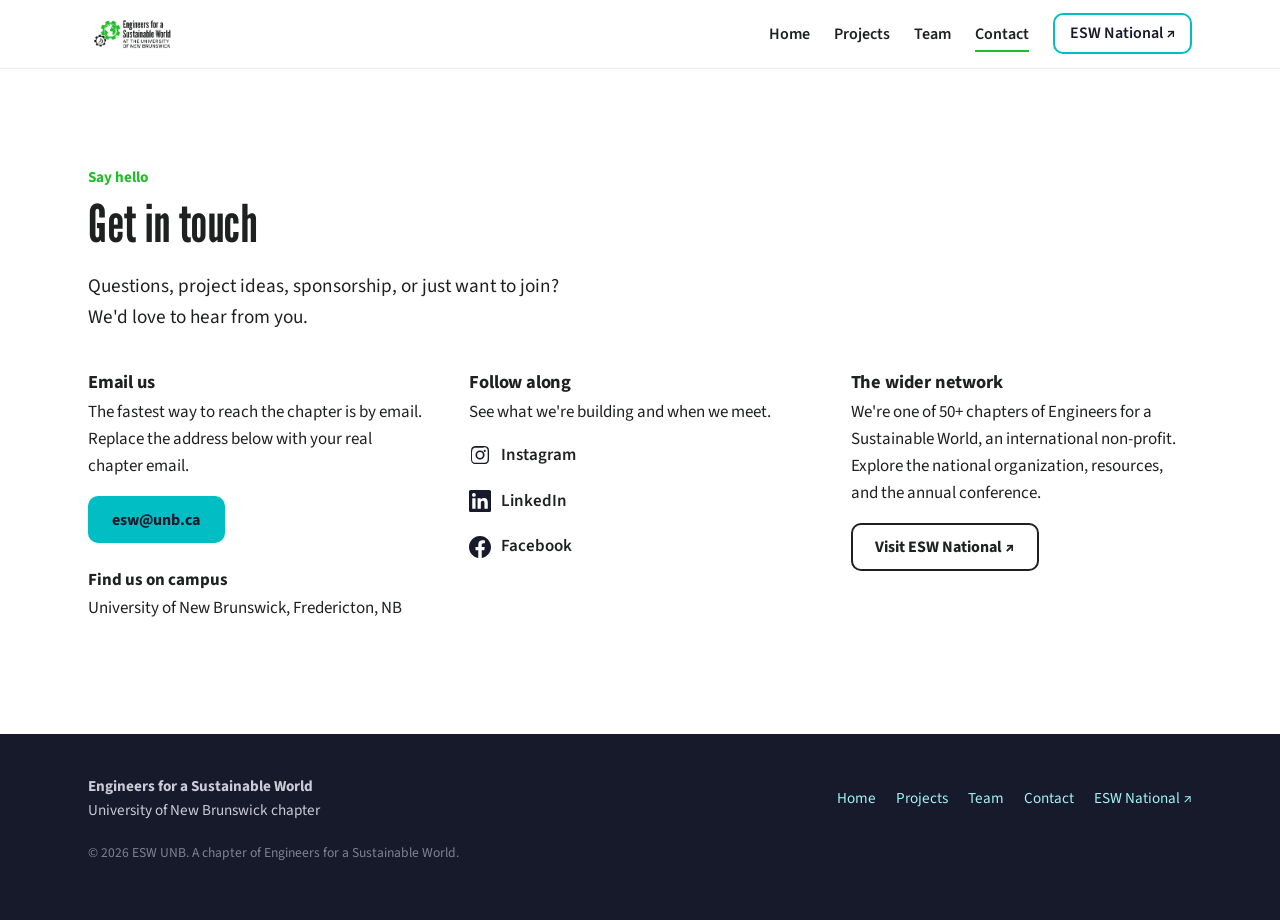
==== contact.html @ f86c3c73 "Add ESW UNB Website" ====
<!DOCTYPE html>
<html lang="en">
<head>
  <meta charset="UTF-8" />
  <meta name="viewport" content="width=device-width, initial-scale=1.0" />
  <title>Contact — ESW UNB</title>
  <meta name="description" content="Get in touch with Engineers for a Sustainable World at the University of New Brunswick." />

  <link rel="icon" href="assets/favicon.svg" type="image/svg+xml" />
  <link rel="preconnect" href="https://fonts.googleapis.com" />
  <link rel="preconnect" href="https://fonts.gstatic.com" crossorigin />
  <link href="https://fonts.googleapis.com/css2?family=League+Gothic&family=Source+Sans+3:ital,wght@0,300;0,400;0,600;0,700;1,400&display=swap" rel="stylesheet" />
  <link rel="stylesheet" href="styles.css" />
</head>
<body>
  <a class="skip-link" href="#main">Skip to content</a>

  <header class="site-header">
    <div class="wrap nav">
      <a class="nav__brand" href="index.html" aria-label="ESW UNB home">
        <img src="assets/logo.jpg" alt="Engineers for a Sustainable World at the University of New Brunswick" />
      </a>
      <button class="nav__toggle" aria-expanded="false" aria-controls="menu" aria-label="Menu">
        <span></span><span></span><span></span>
      </button>
      <ul class="nav__links" id="menu">
        <li><a href="index.html">Home</a></li>
        <li><a href="projects.html">Projects</a></li>
        <li><a href="team.html">Team</a></li>
        <li><a href="contact.html" aria-current="page">Contact</a></li>
        <li><a class="nav__cta" href="https://www.eswglobal.org" target="_blank" rel="noopener">ESW National ↗</a></li>
      </ul>
    </div>
  </header>

  <main id="main">
    <section class="section" aria-labelledby="page-h">
      <div class="wrap">
        <div class="section__head">
          <p class="kicker">Say hello</p>
          <h2 id="page-h">Get in touch</h2>
          <p class="lead">
            Questions, project ideas, sponsorship, or just want to join?
            We'd love to hear from you.
          </p>
        </div>

        <div class="contact-grid">
          <!-- EMAIL + JOIN -->
          <div class="contact-card">
            <h3>Email us</h3>
            <p>
              The fastest way to reach the chapter is by email. Replace the
              address below with your real chapter email.
            </p>
            <p>
              <a class="btn btn--primary" href="mailto:esw@unb.ca">esw@unb.ca</a>
            </p>
            <p style="margin-top:1.5rem">
              <strong>Find us on campus</strong><br />
              University of New Brunswick, Fredericton, NB
            </p>
          </div>

          <!-- SOCIALS -->
          <div class="contact-card">
            <h3>Follow along</h3>
            <p>See what we're building and when we meet.</p>
            <!-- Replace the # links with your real social URLs. -->
            <ul class="social-list">
              <li>
                <a href="#" target="_blank" rel="noopener">
                  <svg viewBox="0 0 24 24" aria-hidden="true"><path d="M12 2.2c3.2 0 3.6 0 4.9.07 1.17.05 1.8.25 2.23.41.56.22.96.48 1.38.9.42.42.68.82.9 1.38.16.43.36 1.06.41 2.23.06 1.27.07 1.65.07 4.86s0 3.6-.07 4.86c-.05 1.17-.25 1.8-.41 2.23-.22.56-.48.96-.9 1.38-.42.42-.82.68-1.38.9-.43.16-1.06.36-2.23.41-1.27.06-1.65.07-4.9.07s-3.6 0-4.86-.07c-1.17-.05-1.8-.25-2.23-.41a3.7 3.7 0 0 1-1.38-.9 3.7 3.7 0 0 1-.9-1.38c-.16-.43-.36-1.06-.41-2.23C2.21 15.6 2.2 15.2 2.2 12s0-3.6.07-4.86c.05-1.17.25-1.8.41-2.23.22-.56.48-.96.9-1.38.42-.42.82-.68 1.38-.9.43-.16 1.06-.36 2.23-.41C8.46 2.21 8.85 2.2 12 2.2Zm0 1.8c-3.15 0-3.5 0-4.74.07-.9.04-1.38.19-1.7.31-.43.17-.74.37-1.06.69-.32.32-.52.63-.69 1.06-.12.32-.27.8-.31 1.7C3.24 8.5 3.24 8.85 3.24 12s0 3.5.07 4.74c.04.9.19 1.38.31 1.7.17.43.37.74.69 1.06.32.32.63.52 1.06.69.32.12.8.27 1.7.31 1.24.06 1.59.07 4.74.07s3.5 0 4.74-.07c.9-.04 1.38-.19 1.7-.31.43-.17.74-.37 1.06-.69.32-.32.52-.63.69-1.06.12-.32.27-.8.31-1.7.06-1.24.07-1.59.07-4.74s0-3.5-.07-4.74c-.04-.9-.19-1.38-.31-1.7a2.85 2.85 0 0 0-.69-1.06 2.85 2.85 0 0 0-1.06-.69c-.32-.12-.8-.27-1.7-.31C15.5 4 15.15 4 12 4Zm0 3.05A4.95 4.95 0 1 1 12 17a4.95 4.95 0 0 1 0-9.9Zm0 1.8a3.15 3.15 0 1 0 0 6.3 3.15 3.15 0 0 0 0-6.3Zm5.15-.16a1.16 1.16 0 1 1 0-2.32 1.16 1.16 0 0 1 0 2.32Z"/></svg>
                  Instagram
                </a>
              </li>
              <li>
                <a href="#" target="_blank" rel="noopener">
                  <svg viewBox="0 0 24 24" aria-hidden="true"><path d="M20.45 20.45h-3.56v-5.57c0-1.33-.02-3.04-1.85-3.04-1.85 0-2.14 1.45-2.14 2.94v5.67H9.35V9h3.42v1.56h.05c.48-.9 1.64-1.85 3.37-1.85 3.6 0 4.27 2.37 4.27 5.45v6.29ZM5.34 7.43a2.07 2.07 0 1 1 0-4.14 2.07 2.07 0 0 1 0 4.14ZM7.12 20.45H3.55V9h3.57v11.45ZM22.22 0H1.77C.8 0 0 .78 0 1.74v20.5C0 23.2.8 24 1.77 24h20.45c.98 0 1.78-.8 1.78-1.76V1.74C24 .78 23.2 0 22.22 0Z"/></svg>
                  LinkedIn
                </a>
              </li>
              <li>
                <a href="#" target="_blank" rel="noopener">
                  <svg viewBox="0 0 24 24" aria-hidden="true"><path d="M24 12.07C24 5.4 18.63 0 12 0S0 5.4 0 12.07C0 18.1 4.39 23.1 10.13 24v-8.44H7.08v-3.49h3.05V9.41c0-3.02 1.79-4.69 4.53-4.69 1.31 0 2.68.24 2.68.24v2.97h-1.51c-1.49 0-1.96.93-1.96 1.89v2.25h3.33l-.53 3.49h-2.8V24C19.61 23.1 24 18.1 24 12.07Z"/></svg>
                  Facebook
                </a>
              </li>
            </ul>
          </div>

          <!-- PARENT ORG -->
          <div class="contact-card">
            <h3>The wider network</h3>
            <p>
              We're one of 50+ chapters of Engineers for a Sustainable World,
              an international non-profit. Explore the national organization,
              resources, and the annual conference.
            </p>
            <p>
              <a class="btn btn--ghost" href="https://www.eswglobal.org" target="_blank" rel="noopener">
                Visit ESW National ↗
              </a>
            </p>
          </div>
        </div>
      </div>
    </section>
  </main>

  <footer class="site-footer">
    <div class="wrap">
      <div class="footer-grid">
        <div>
          <strong>Engineers for a Sustainable World</strong><br />
          University of New Brunswick chapter
        </div>
        <nav aria-label="Footer">
          <a href="index.html">Home</a>
          <a href="projects.html">Projects</a>
          <a href="team.html">Team</a>
          <a href="contact.html">Contact</a>
          <a href="https://www.eswglobal.org" target="_blank" rel="noopener">ESW National ↗</a>
        </nav>
      </div>
      <p class="fine">
        © <span id="year">2025</span> ESW UNB. A chapter of Engineers for a
        Sustainable World.
      </p>
    </div>
  </footer>

  <script src="script.js"></script>
</body>
</html>
---- styles.css ----
/* =========================================================================
   ESW – University of New Brunswick
   Stylesheet built on the ESW National Branding Guide.

   Palette (from the guide):
     ESW Green   #21bf27  accent, use sparingly (optimistic)
     Orange Red  #d02c06  urgent accent (errors / discontinued only)
     Dark Gray   #1f2120  primary "black" for text
     Midnight    #171a2b  dark sections / backgrounds
     Turquoise   #00bec4  links & buttons (interactive)
     Gray        #adb8b1  muted borders / de-emphasis
     Pale Gray   #e6f0eb  soft section backgrounds
     Pale Blue   #9ff4f5  occasional highlight

   Brand color rules applied here:
     - "Shades are the new black": text uses Dark Gray, never pure #000.
     - "Green hates midtones": green is kept off gray/turquoise fields.
     - "Accents are potent": green/red are used only in small doses.
     - Turquoise carries links & buttons so green isn't overused.

   Fonts: League Gothic (display) + Source Sans 3 (body), per the guide.
   ========================================================================= */

/* ---- Design tokens ---------------------------------------------------- */
:root {
  --green:      #21bf27;
  --red:        #d02c06;
  --ink:        #1f2120;   /* dark gray – primary text            */
  --midnight:   #171a2b;   /* dark backgrounds                    */
  --turquoise:  #00bec4;   /* links / buttons                     */
  --gray:       #adb8b1;   /* muted                               */
  --pale-gray:  #e6f0eb;   /* light section background            */
  --pale-blue:  #9ff4f5;
  --white:      #ffffff;

  --display: "League Gothic", "Oswald", sans-serif;
  --body: "Source Sans 3", "Source Sans Pro", system-ui, -apple-system,
          "Segoe UI", Roboto, Helvetica, Arial, sans-serif;

  --maxw: 1200px;
  --gutter: clamp(1.25rem, 4vw, 3rem);
  --radius: 10px;
  --shadow: 0 1px 2px rgba(23, 26, 43, .06),
            0 10px 30px rgba(23, 26, 43, .07);
}

/* ---- Reset / base ----------------------------------------------------- */
*, *::before, *::after { box-sizing: border-box; }

html { scroll-behavior: smooth; }

body {
  margin: 0;
  font-family: var(--body);
  font-size: 1.0625rem;          /* ~17px */
  line-height: 1.6;
  color: var(--ink);
  background: var(--white);
  -webkit-font-smoothing: antialiased;
  text-rendering: optimizeLegibility;
}

img { max-width: 100%; display: block; }

a { color: var(--turquoise); text-decoration: none; }
a:hover { text-decoration: underline; }

h1, h2, h3 { margin: 0 0 .4em; line-height: 1.02; }

h1, h2 {
  font-family: var(--display);
  font-weight: 400;              /* League Gothic ships one weight   */
  letter-spacing: .01em;
  color: var(--ink);
}

/* League Gothic is condensed, so it can run large. */
h1 { font-size: clamp(2.7rem, 7.5vw, 5.5rem); }
h2 { font-size: clamp(2rem, 5vw, 3.25rem); }

h3 {
  font-family: var(--body);
  font-weight: 700;
  font-size: 1.2rem;
  letter-spacing: -.01em;
}

p { margin: 0 0 1rem; }

.prose p, .prose li { max-width: 65ch; }

/* ---- Layout helpers --------------------------------------------------- */
.wrap {
  width: 100%;
  max-width: var(--maxw);
  margin-inline: auto;
  padding-inline: var(--gutter);
}

.section { padding-block: clamp(3.5rem, 8vw, 6rem); }
.section--pale { background: var(--pale-gray); }
.section--dark { background: var(--midnight); color: var(--white); }
.section--dark h2 { color: var(--white); }
.section--dark a { color: var(--pale-blue); }

.section__head { max-width: 60ch; margin-bottom: 2.5rem; }

/* Small kicker above headings – uses the display face, not tracked-out caps */
.kicker {
  font-family: var(--body);
  font-weight: 700;
  font-size: .95rem;
  color: var(--green);
  margin: 0 0 .5rem;
}
.section--dark .kicker { color: var(--green); }

.lead { font-size: 1.2rem; color: var(--ink); }
.section--dark .lead { color: #d7dae4; }

/* ---- Buttons ---------------------------------------------------------- */
.btn {
  display: inline-flex;
  align-items: center;
  gap: .5rem;
  font-family: var(--body);
  font-weight: 700;
  font-size: 1rem;
  line-height: 1;
  padding: .85rem 1.4rem;
  border-radius: var(--radius);
  border: 2px solid transparent;
  cursor: pointer;
  transition: transform .15s ease, background-color .15s ease,
              border-color .15s ease, color .15s ease;
}
.btn:hover { text-decoration: none; transform: translateY(-2px); }

/* Turquoise primary button (brand: use turquoise to draw attention) */
.btn--primary { background: var(--turquoise); color: var(--midnight); }
.btn--primary:hover { background: #00a9ae; }

/* Outline button that adapts to light/dark sections */
.btn--ghost {
  background: transparent;
  border-color: var(--ink);
  color: var(--ink);
}
.btn--ghost:hover { background: var(--ink); color: var(--white); }
.section--dark .btn--ghost,
.hero .btn--ghost { border-color: #fff; color: #fff; }
.section--dark .btn--ghost:hover,
.hero .btn--ghost:hover { background: #fff; color: var(--midnight); }

/* ---- Site header / nav ------------------------------------------------ */
.site-header {
  position: sticky;
  top: 0;
  z-index: 50;
  background: rgba(255, 255, 255, .92);
  backdrop-filter: blur(8px);
  border-bottom: 1px solid var(--pale-gray);
}
.nav {
  display: flex;
  align-items: center;
  justify-content: space-between;
  gap: 1rem;
  min-height: 68px;
}
.nav__brand { display: flex; align-items: center; }
.nav__brand img { height: 40px; width: auto; }
.nav__brand span { position: absolute; left: -9999px; } /* accessible name */

.nav__links {
  list-style: none;
  display: flex;
  align-items: center;
  gap: 1.5rem;
  margin: 0;
  padding: 0;
}
.nav__links a {
  color: var(--ink);
  font-weight: 600;
  font-size: 1rem;
  padding: .35rem 0;
  border-bottom: 2px solid transparent;
}
.nav__links a:hover { text-decoration: none; border-bottom-color: var(--green); }
.nav__links a[aria-current="page"] { border-bottom-color: var(--green); }

.nav__links .nav__cta {
  border: 2px solid var(--turquoise);
  border-radius: var(--radius);
  padding: .45rem .9rem;
  color: var(--midnight);
}
.nav__links .nav__cta:hover { background: var(--turquoise); border-bottom-color: var(--turquoise); }

.nav__toggle {
  display: none;
  background: none;
  border: 0;
  cursor: pointer;
  padding: .5rem;
}
.nav__toggle span {
  display: block;
  width: 26px;
  height: 2px;
  background: var(--ink);
  margin: 5px 0;
  transition: transform .2s ease, opacity .2s ease;
}

/* ---- Hero ------------------------------------------------------------- */
.hero {
  position: relative;
  min-height: min(78vh, 720px);
  display: flex;
  align-items: flex-end;
  color: var(--white);
  background: var(--midnight);
  overflow: hidden;
}
.hero__img {
  position: absolute;
  inset: 0;
  width: 100%;
  height: 100%;
  object-fit: cover;
  object-position: center 35%;
}
/* Gradient-over-photo technique straight from the guide's Shades page */
.hero__scrim {
  position: absolute;
  inset: 0;
  background: linear-gradient(
    to top,
    rgba(23, 26, 43, .92) 0%,
    rgba(23, 26, 43, .70) 28%,
    rgba(23, 26, 43, .15) 60%,
    rgba(23, 26, 43, .05) 100%);
}
.hero__inner { position: relative; padding-block: 3rem 3.5rem; }
.hero__eyebrow {
  font-family: var(--body);
  font-weight: 700;
  color: var(--green);
  margin-bottom: .5rem;
}
.hero h1 { color: var(--white); max-width: 15ch; }
.hero__text { max-width: 52ch; color: #e7e9f0; font-size: 1.15rem; }
.hero__actions { display: flex; flex-wrap: wrap; gap: .85rem; margin-top: 1.6rem; }
.hero__credit {
  position: absolute;
  right: var(--gutter);
  bottom: .6rem;
  font-size: .78rem;
  color: rgba(255, 255, 255, .6);
}

/* ---- Value / DNA statements ------------------------------------------ */
.values {
  display: grid;
  gap: 1.75rem 2.5rem;
  grid-template-columns: repeat(auto-fit, minmax(220px, 1fr));
}
.value { border-top: 3px solid var(--green); padding-top: 1rem; }
.value h3 { margin-bottom: .25rem; }
.value p { color: #4a4d4b; margin: 0; }

/* ---- Project list (home preview + full page) ------------------------- */
.projects { display: grid; gap: 1.25rem; }

.project {
  display: grid;
  grid-template-columns: 1fr auto;
  gap: .5rem 1.5rem;
  align-items: start;
  background: var(--white);
  border: 1px solid var(--pale-gray);
  border-left: 5px solid var(--gray);
  border-radius: var(--radius);
  padding: 1.4rem 1.6rem;
  box-shadow: var(--shadow);
}
/* Left border encodes status – structure as information */
.project[data-status="ongoing"]      { border-left-color: var(--green); }
.project[data-status="completed"]    { border-left-color: var(--midnight); }
.project[data-status="discontinued"] { border-left-color: var(--gray); }

.project h3 { font-size: 1.3rem; margin-bottom: .2rem; }
.project__meta { color: #6b6f6d; font-size: .95rem; margin: 0 0 .5rem; }
.project__desc { margin: 0; color: #3f423f; max-width: 68ch; }

/* Status pill */
.tag {
  justify-self: end;
  font-family: var(--body);
  font-weight: 700;
  font-size: .8rem;
  letter-spacing: .02em;
  padding: .3rem .7rem;
  border-radius: 999px;
  white-space: nowrap;
}
.tag--ongoing      { background: var(--green); color: var(--ink); }
.tag--completed    { background: var(--midnight); color: var(--white); }
.tag--discontinued { background: transparent; color: #6b6f6d; border: 1.5px solid var(--gray); }

/* Legend on the projects page */
.legend { display: flex; flex-wrap: wrap; gap: 1.25rem; margin-bottom: 2.5rem; }
.legend__item { display: inline-flex; align-items: center; gap: .5rem; font-size: .95rem; }
.legend__dot { width: 14px; height: 14px; border-radius: 4px; }
.legend__dot--ongoing      { background: var(--green); }
.legend__dot--completed    { background: var(--midnight); }
.legend__dot--discontinued { background: var(--gray); }

/* ---- Team ------------------------------------------------------------- */
.team-grid {
  display: grid;
  gap: 1.75rem;
  grid-template-columns: repeat(auto-fit, minmax(230px, 1fr));
}
.member {
  background: var(--white);
  border: 1px solid var(--pale-gray);
  border-radius: var(--radius);
  overflow: hidden;
  box-shadow: var(--shadow);
}
.member--lead { grid-column: 1 / -1; }
.member--lead .member__body { max-width: 60ch; }

/* Photo placeholder – replace the div with an <img> (see team.html) */
.member__photo {
  aspect-ratio: 4 / 5;
  background: var(--pale-gray);
  display: flex;
  align-items: center;
  justify-content: center;
  color: #7c8a82;
  font-weight: 700;
  letter-spacing: .04em;
  text-transform: uppercase;
  font-size: .85rem;
}
.member--lead .member__photo { aspect-ratio: auto; min-height: 260px; }
.member__photo img { width: 100%; height: 100%; object-fit: cover; }

.member__body { padding: 1.1rem 1.3rem 1.4rem; }
.member__body h3 { margin-bottom: .1rem; font-size: 1.25rem; }
.member__role {
  color: var(--green);
  font-weight: 700;
  font-size: .95rem;
  margin: 0 0 .6rem;
}
.member__bio { color: #4a4d4b; margin: 0 0 .8rem; }
.member__contact a { font-weight: 600; font-size: .95rem; }
.member__contact { display: flex; gap: 1rem; flex-wrap: wrap; }

/* ---- Contact ---------------------------------------------------------- */
.contact-grid {
  display: grid;
  gap: 2.5rem;
  grid-template-columns: repeat(auto-fit, minmax(260px, 1fr));
}
.contact-card h3 { font-size: 1.15rem; }
.social-list { list-style: none; padding: 0; margin: 0; display: grid; gap: .75rem; }
.social-list a {
  display: inline-flex;
  align-items: center;
  gap: .6rem;
  font-weight: 600;
  color: var(--ink);
}
.social-list a:hover { color: var(--turquoise); text-decoration: none; }
.social-list svg { width: 22px; height: 22px; flex: none; fill: var(--midnight); }

/* ---- Footer ----------------------------------------------------------- */
.site-footer {
  background: var(--midnight);
  color: #c9ccd6;
  padding-block: 2.5rem;
  font-size: .95rem;
}
.site-footer a { color: var(--pale-blue); }
.footer-grid {
  display: flex;
  flex-wrap: wrap;
  justify-content: space-between;
  gap: 1.5rem;
  align-items: center;
}
.footer-grid nav { display: flex; flex-wrap: wrap; gap: 1.25rem; }
.site-footer .fine { color: #7d8291; margin-top: 1.25rem; font-size: .85rem; }

/* ---- Accessibility / motion ------------------------------------------ */
:focus-visible {
  outline: 3px solid var(--turquoise);
  outline-offset: 2px;
  border-radius: 3px;
}
.skip-link {
  position: absolute;
  left: -9999px;
  top: 0;
  background: var(--midnight);
  color: #fff;
  padding: .7rem 1rem;
  z-index: 100;
}
.skip-link:focus { left: .5rem; top: .5rem; }

@media (prefers-reduced-motion: reduce) {
  * { animation: none !important; transition: none !important; scroll-behavior: auto !important; }
}

/* ---- Responsive nav --------------------------------------------------- */
@media (max-width: 820px) {
  .nav__toggle { display: block; }
  .nav__links {
    position: absolute;
    top: 68px;
    left: 0;
    right: 0;
    flex-direction: column;
    align-items: flex-start;
    gap: 0;
    background: var(--white);
    border-bottom: 1px solid var(--pale-gray);
    padding: .5rem var(--gutter) 1rem;
    display: none;
  }
  .nav__links.is-open { display: flex; }
  .nav__links li { width: 100%; }
  .nav__links a { display: block; padding: .8rem 0; width: 100%; }
  .nav__links .nav__cta { margin-top: .5rem; text-align: center; }
}

@media (max-width: 560px) {
  .project { grid-template-columns: 1fr; }
  .tag { justify-self: start; }
}
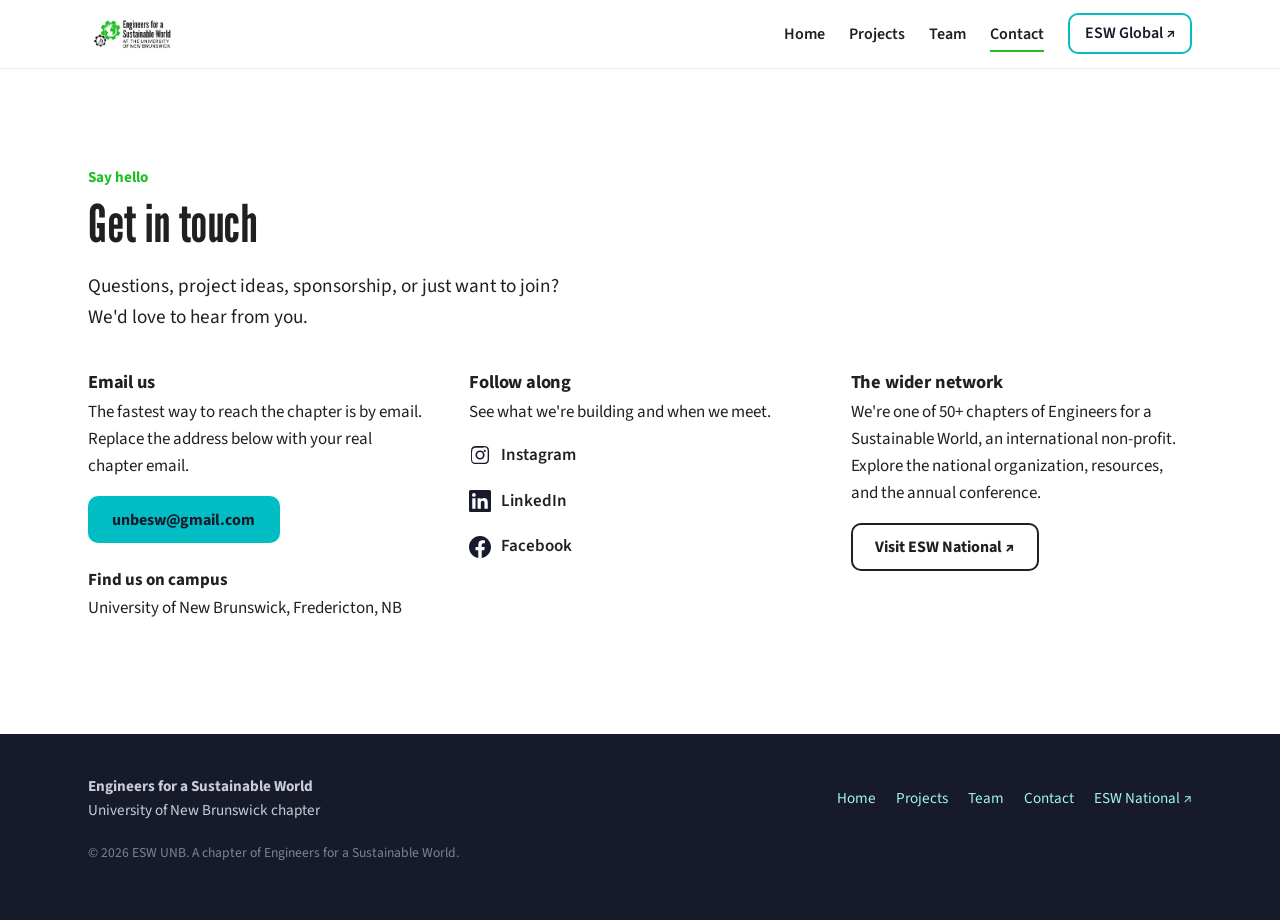
==== commit c01654dc: "add" ====
--- a/contact.html
+++ b/contact.html
@@ -28,7 +28,7 @@
         <li><a href="projects.html">Projects</a></li>
         <li><a href="team.html">Team</a></li>
         <li><a href="contact.html" aria-current="page">Contact</a></li>
-        <li><a class="nav__cta" href="https://www.eswglobal.org" target="_blank" rel="noopener">ESW National ↗</a></li>
+        <li><a class="nav__cta" href="https://www.eswglobal.org" target="_blank" rel="noopener">ESW Global ↗</a></li>
       </ul>
     </div>
   </header>
@@ -54,7 +54,7 @@
               address below with your real chapter email.
             </p>
             <p>
-              <a class="btn btn--primary" href="mailto:esw@unb.ca">esw@unb.ca</a>
+              <a class="btn btn--primary" href="mailto:unbesw@gmail.com">unbesw@gmail.com</a>
             </p>
             <p style="margin-top:1.5rem">
               <strong>Find us on campus</strong><br />
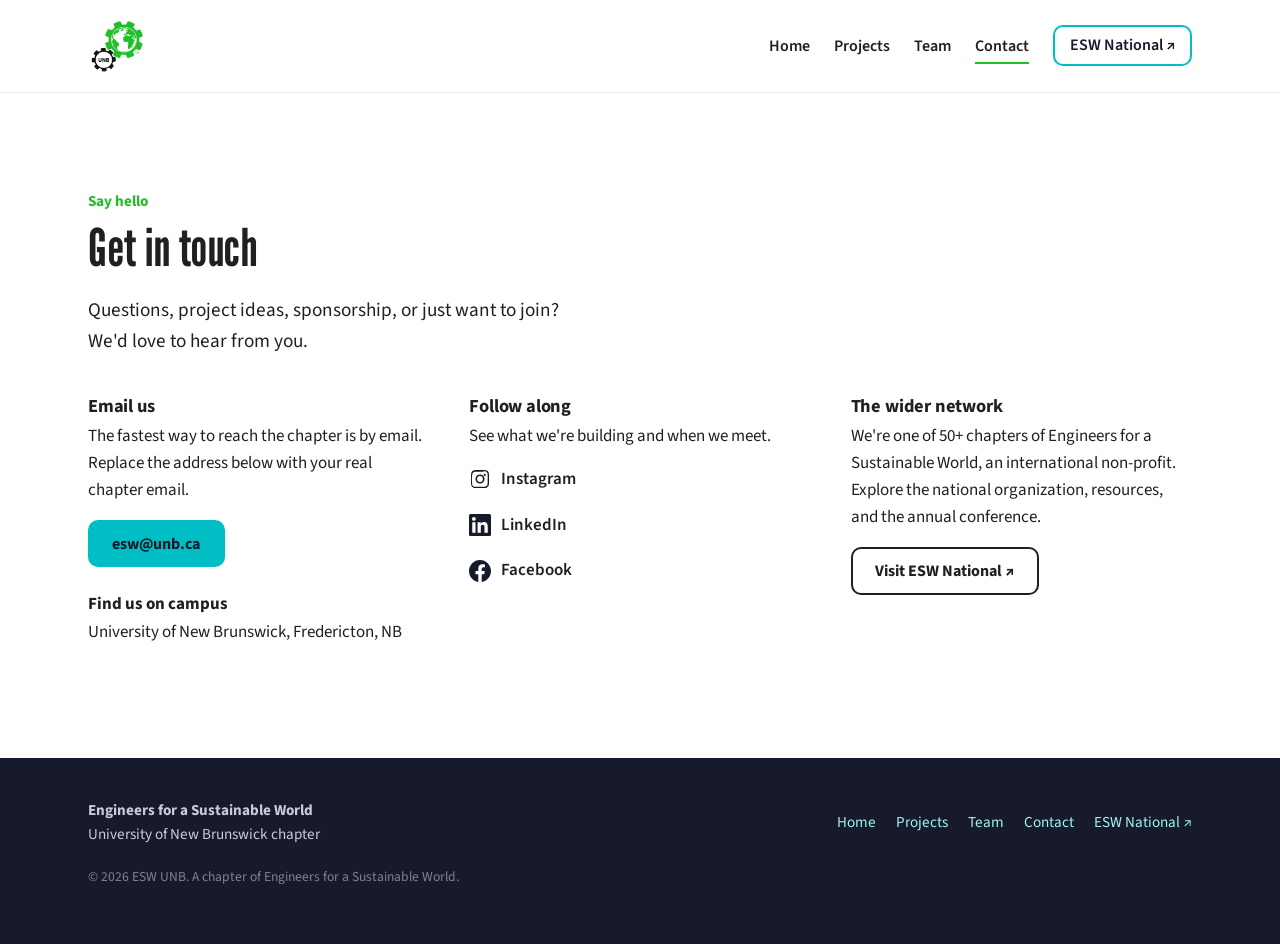
==== commit 8e148382: "add projects" ====
--- a/contact.html
+++ b/contact.html
@@ -3,7 +3,7 @@
 <head>
   <meta charset="UTF-8" />
   <meta name="viewport" content="width=device-width, initial-scale=1.0" />
-  <title>Contact — ESW UNB</title>
+  <title>Contact | ESW UNB</title>
   <meta name="description" content="Get in touch with Engineers for a Sustainable World at the University of New Brunswick." />
 
   <link rel="icon" href="assets/favicon.svg" type="image/svg+xml" />
@@ -28,7 +28,7 @@
         <li><a href="projects.html">Projects</a></li>
         <li><a href="team.html">Team</a></li>
         <li><a href="contact.html" aria-current="page">Contact</a></li>
-        <li><a class="nav__cta" href="https://www.eswglobal.org" target="_blank" rel="noopener">ESW Global ↗</a></li>
+        <li><a class="nav__cta" href="https://www.eswglobal.org" target="_blank" rel="noopener">ESW National ↗</a></li>
       </ul>
     </div>
   </header>
@@ -54,7 +54,7 @@
               address below with your real chapter email.
             </p>
             <p>
-              <a class="btn btn--primary" href="mailto:unbesw@gmail.com">unbesw@gmail.com</a>
+              <a class="btn btn--primary" href="mailto:esw@unb.ca">esw@unb.ca</a>
             </p>
             <p style="margin-top:1.5rem">
               <strong>Find us on campus</strong><br />
--- a/styles.css
+++ b/styles.css
@@ -1,5 +1,5 @@
 /* =========================================================================
-   ESW – University of New Brunswick
+   ESW, University of New Brunswick
    Stylesheet built on the ESW National Branding Guide.
 
    Palette (from the guide):
@@ -25,7 +25,7 @@
 :root {
   --green:      #21bf27;
   --red:        #d02c06;
-  --ink:        #1f2120;   /* dark gray – primary text            */
+  --ink:        #1f2120;   /* dark gray, primary text             */
   --midnight:   #171a2b;   /* dark backgrounds                    */
   --turquoise:  #00bec4;   /* links / buttons                     */
   --gray:       #adb8b1;   /* muted                               */
@@ -105,7 +105,7 @@
 
 .section__head { max-width: 60ch; margin-bottom: 2.5rem; }
 
-/* Small kicker above headings – uses the display face, not tracked-out caps */
+/* Small kicker above headings, uses the display face, not tracked-out caps */
 .kicker {
   font-family: var(--body);
   font-weight: 700;
@@ -166,10 +166,12 @@
   align-items: center;
   justify-content: space-between;
   gap: 1rem;
-  min-height: 68px;
+  min-height: 92px;
+  padding-block: .5rem;
 }
 .nav__brand { display: flex; align-items: center; }
-.nav__brand img { height: 40px; width: auto; }
+/* Scales with screen width: ~50px on phones up to 66px on large screens. */
+.nav__brand img { height: clamp(50px, 4.6vw, 66px); width: auto; }
 .nav__brand span { position: absolute; left: -9999px; } /* accessible name */
 
 .nav__links {
@@ -276,28 +278,54 @@
 
 .project {
   display: grid;
-  grid-template-columns: 1fr auto;
-  gap: .5rem 1.5rem;
+  grid-template-columns: 1fr;
+  gap: 1.25rem;
   align-items: start;
   background: var(--white);
   border: 1px solid var(--pale-gray);
   border-left: 5px solid var(--gray);
   border-radius: var(--radius);
-  padding: 1.4rem 1.6rem;
+  padding: 1.5rem 1.7rem;
   box-shadow: var(--shadow);
 }
-/* Left border encodes status – structure as information */
+/* Projects with a poster get a second column to hold it. */
+.project--media { grid-template-columns: 1fr minmax(210px, 300px); }
+
+/* Left border encodes status, so structure carries the information. */
 .project[data-status="ongoing"]      { border-left-color: var(--green); }
 .project[data-status="completed"]    { border-left-color: var(--midnight); }
 .project[data-status="discontinued"] { border-left-color: var(--gray); }
 
-.project h3 { font-size: 1.3rem; margin-bottom: .2rem; }
+.project__head {
+  display: flex;
+  align-items: flex-start;
+  justify-content: space-between;
+  gap: 1rem;
+  margin-bottom: .5rem;
+}
+.project__head h3 { font-size: 1.3rem; margin: 0; }
 .project__meta { color: #6b6f6d; font-size: .95rem; margin: 0 0 .5rem; }
-.project__desc { margin: 0; color: #3f423f; max-width: 68ch; }
+.project__desc { margin: 0; color: #3f423f; }
+.project__main .project__desc { max-width: 62ch; }
+
+.project__links { display: flex; flex-wrap: wrap; gap: .9rem; margin-top: .9rem; }
+.project__link { font-weight: 700; font-size: .95rem; }
+
+/* Poster thumbnail that opens the full image in a new tab */
+.project__poster { display: block; }
+.project__poster img {
+  width: 100%;
+  height: auto;
+  border: 1px solid var(--pale-gray);
+  border-radius: 8px;
+  transition: transform .18s ease, box-shadow .18s ease;
+}
+.project__poster:hover img { transform: translateY(-2px); box-shadow: var(--shadow); }
+.project__caption { margin: .5rem 0 0; font-size: .82rem; color: #6b6f6d; }
 
 /* Status pill */
 .tag {
-  justify-self: end;
+  flex: none;
   font-family: var(--body);
   font-weight: 700;
   font-size: .8rem;
@@ -334,7 +362,7 @@
 .member--lead { grid-column: 1 / -1; }
 .member--lead .member__body { max-width: 60ch; }
 
-/* Photo placeholder – replace the div with an <img> (see team.html) */
+/* Photo placeholder, replace the div with an <img> (see team.html) */
 .member__photo {
   aspect-ratio: 4 / 5;
   background: var(--pale-gray);
@@ -422,9 +450,11 @@
 /* ---- Responsive nav --------------------------------------------------- */
 @media (max-width: 820px) {
   .nav__toggle { display: block; }
+  .nav { min-height: 72px; }
+  .nav__brand img { height: 46px; }
   .nav__links {
     position: absolute;
-    top: 68px;
+    top: 100%;
     left: 0;
     right: 0;
     flex-direction: column;
@@ -441,7 +471,6 @@
   .nav__links .nav__cta { margin-top: .5rem; text-align: center; }
 }
 
-@media (max-width: 560px) {
-  .project { grid-template-columns: 1fr; }
-  .tag { justify-self: start; }
-}
+@media (max-width: 720px) {
+  .project--media { grid-template-columns: 1fr; }
+}
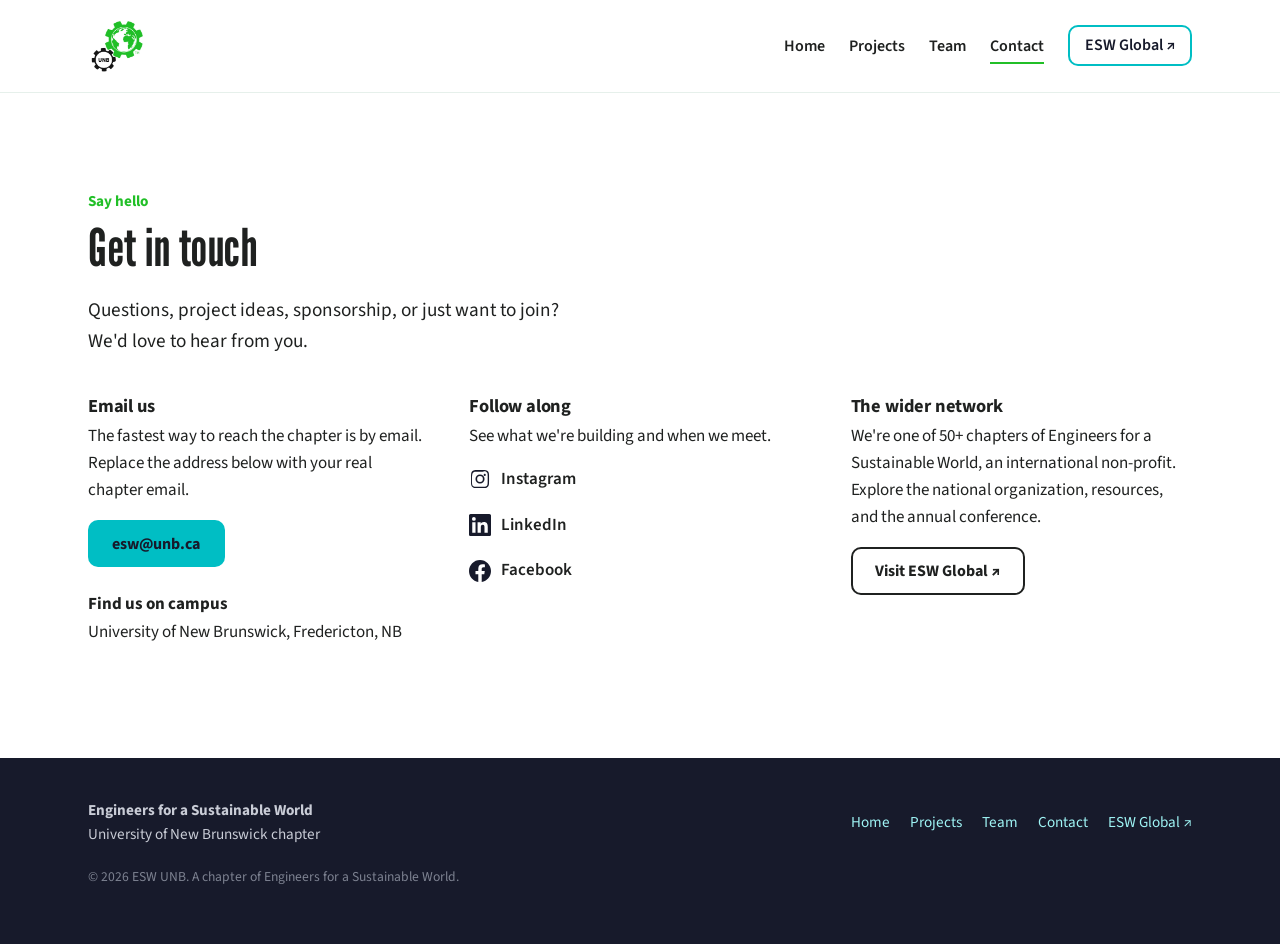
==== commit 994c5a2a: "edited contact, projects, team" ====
--- a/contact.html
+++ b/contact.html
@@ -18,7 +18,7 @@
   <header class="site-header">
     <div class="wrap nav">
       <a class="nav__brand" href="index.html" aria-label="ESW UNB home">
-        <img src="assets/logo.jpg" alt="Engineers for a Sustainable World at the University of New Brunswick" />
+        <img src="assets/esw-unb-logo.jpg" alt="Engineers for a Sustainable World at the University of New Brunswick" />
       </a>
       <button class="nav__toggle" aria-expanded="false" aria-controls="menu" aria-label="Menu">
         <span></span><span></span><span></span>
@@ -28,7 +28,7 @@
         <li><a href="projects.html">Projects</a></li>
         <li><a href="team.html">Team</a></li>
         <li><a href="contact.html" aria-current="page">Contact</a></li>
-        <li><a class="nav__cta" href="https://www.eswglobal.org" target="_blank" rel="noopener">ESW National ↗</a></li>
+        <li><a class="nav__cta" href="https://www.eswglobal.org" target="_blank" rel="noopener">ESW Global ↗</a></li>
       </ul>
     </div>
   </header>
@@ -69,7 +69,7 @@
             <!-- Replace the # links with your real social URLs. -->
             <ul class="social-list">
               <li>
-                <a href="#" target="_blank" rel="noopener">
+                <a href="https://www.instagram.com/esw_unb?utm_source=ig_web_button_share_sheet&stkn=ZDNlZDc0MzIxNw==" target="_blank" rel="noopener">
                   <svg viewBox="0 0 24 24" aria-hidden="true"><path d="M12 2.2c3.2 0 3.6 0 4.9.07 1.17.05 1.8.25 2.23.41.56.22.96.48 1.38.9.42.42.68.82.9 1.38.16.43.36 1.06.41 2.23.06 1.27.07 1.65.07 4.86s0 3.6-.07 4.86c-.05 1.17-.25 1.8-.41 2.23-.22.56-.48.96-.9 1.38-.42.42-.82.68-1.38.9-.43.16-1.06.36-2.23.41-1.27.06-1.65.07-4.9.07s-3.6 0-4.86-.07c-1.17-.05-1.8-.25-2.23-.41a3.7 3.7 0 0 1-1.38-.9 3.7 3.7 0 0 1-.9-1.38c-.16-.43-.36-1.06-.41-2.23C2.21 15.6 2.2 15.2 2.2 12s0-3.6.07-4.86c.05-1.17.25-1.8.41-2.23.22-.56.48-.96.9-1.38.42-.42.82-.68 1.38-.9.43-.16 1.06-.36 2.23-.41C8.46 2.21 8.85 2.2 12 2.2Zm0 1.8c-3.15 0-3.5 0-4.74.07-.9.04-1.38.19-1.7.31-.43.17-.74.37-1.06.69-.32.32-.52.63-.69 1.06-.12.32-.27.8-.31 1.7C3.24 8.5 3.24 8.85 3.24 12s0 3.5.07 4.74c.04.9.19 1.38.31 1.7.17.43.37.74.69 1.06.32.32.63.52 1.06.69.32.12.8.27 1.7.31 1.24.06 1.59.07 4.74.07s3.5 0 4.74-.07c.9-.04 1.38-.19 1.7-.31.43-.17.74-.37 1.06-.69.32-.32.52-.63.69-1.06.12-.32.27-.8.31-1.7.06-1.24.07-1.59.07-4.74s0-3.5-.07-4.74c-.04-.9-.19-1.38-.31-1.7a2.85 2.85 0 0 0-.69-1.06 2.85 2.85 0 0 0-1.06-.69c-.32-.12-.8-.27-1.7-.31C15.5 4 15.15 4 12 4Zm0 3.05A4.95 4.95 0 1 1 12 17a4.95 4.95 0 0 1 0-9.9Zm0 1.8a3.15 3.15 0 1 0 0 6.3 3.15 3.15 0 0 0 0-6.3Zm5.15-.16a1.16 1.16 0 1 1 0-2.32 1.16 1.16 0 0 1 0 2.32Z"/></svg>
                   Instagram
                 </a>
@@ -81,7 +81,7 @@
                 </a>
               </li>
               <li>
-                <a href="#" target="_blank" rel="noopener">
+                <a href="https://www.facebook.com/eswhq/" target="_blank" rel="noopener">
                   <svg viewBox="0 0 24 24" aria-hidden="true"><path d="M24 12.07C24 5.4 18.63 0 12 0S0 5.4 0 12.07C0 18.1 4.39 23.1 10.13 24v-8.44H7.08v-3.49h3.05V9.41c0-3.02 1.79-4.69 4.53-4.69 1.31 0 2.68.24 2.68.24v2.97h-1.51c-1.49 0-1.96.93-1.96 1.89v2.25h3.33l-.53 3.49h-2.8V24C19.61 23.1 24 18.1 24 12.07Z"/></svg>
                   Facebook
                 </a>
@@ -99,7 +99,7 @@
             </p>
             <p>
               <a class="btn btn--ghost" href="https://www.eswglobal.org" target="_blank" rel="noopener">
-                Visit ESW National ↗
+                Visit ESW Global ↗
               </a>
             </p>
           </div>
@@ -120,7 +120,7 @@
           <a href="projects.html">Projects</a>
           <a href="team.html">Team</a>
           <a href="contact.html">Contact</a>
-          <a href="https://www.eswglobal.org" target="_blank" rel="noopener">ESW National ↗</a>
+          <a href="https://www.eswglobal.org" target="_blank" rel="noopener">ESW Global ↗</a>
         </nav>
       </div>
       <p class="fine">
--- a/styles.css
+++ b/styles.css
@@ -288,10 +288,6 @@
   padding: 1.5rem 1.7rem;
   box-shadow: var(--shadow);
 }
-/* Projects with a poster get a second column to hold it. */
-.project--media { grid-template-columns: 1fr minmax(210px, 300px); }
-
-/* Left border encodes status, so structure carries the information. */
 .project[data-status="ongoing"]      { border-left-color: var(--green); }
 .project[data-status="completed"]    { border-left-color: var(--midnight); }
 .project[data-status="discontinued"] { border-left-color: var(--gray); }
@@ -310,18 +306,6 @@
 
 .project__links { display: flex; flex-wrap: wrap; gap: .9rem; margin-top: .9rem; }
 .project__link { font-weight: 700; font-size: .95rem; }
-
-/* Poster thumbnail that opens the full image in a new tab */
-.project__poster { display: block; }
-.project__poster img {
-  width: 100%;
-  height: auto;
-  border: 1px solid var(--pale-gray);
-  border-radius: 8px;
-  transition: transform .18s ease, box-shadow .18s ease;
-}
-.project__poster:hover img { transform: translateY(-2px); box-shadow: var(--shadow); }
-.project__caption { margin: .5rem 0 0; font-size: .82rem; color: #6b6f6d; }
 
 /* Status pill */
 .tag {
@@ -471,6 +455,6 @@
   .nav__links .nav__cta { margin-top: .5rem; text-align: center; }
 }
 
-@media (max-width: 720px) {
-  .project--media { grid-template-columns: 1fr; }
-}
+@media (max-width: 560px) {
+  .project__head { flex-direction: column; }
+}
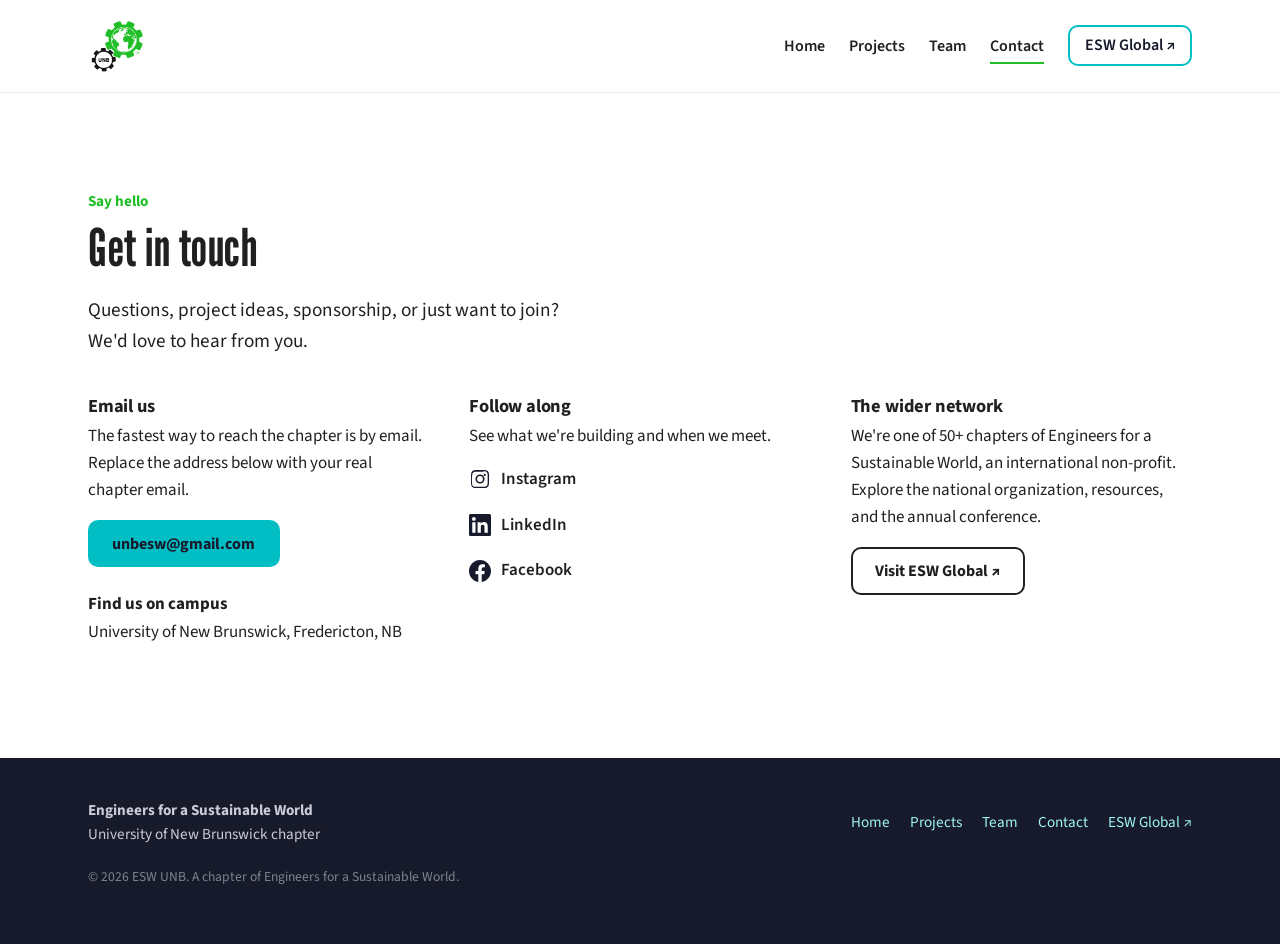
==== commit bb37853b: "edited readme, contact" ====
--- a/contact.html
+++ b/contact.html
@@ -54,7 +54,7 @@
               address below with your real chapter email.
             </p>
             <p>
-              <a class="btn btn--primary" href="mailto:esw@unb.ca">esw@unb.ca</a>
+              <a class="btn btn--primary" href="mailto:unbesw@gmail.com">unbesw@gmail.com</a>
             </p>
             <p style="margin-top:1.5rem">
               <strong>Find us on campus</strong><br />
